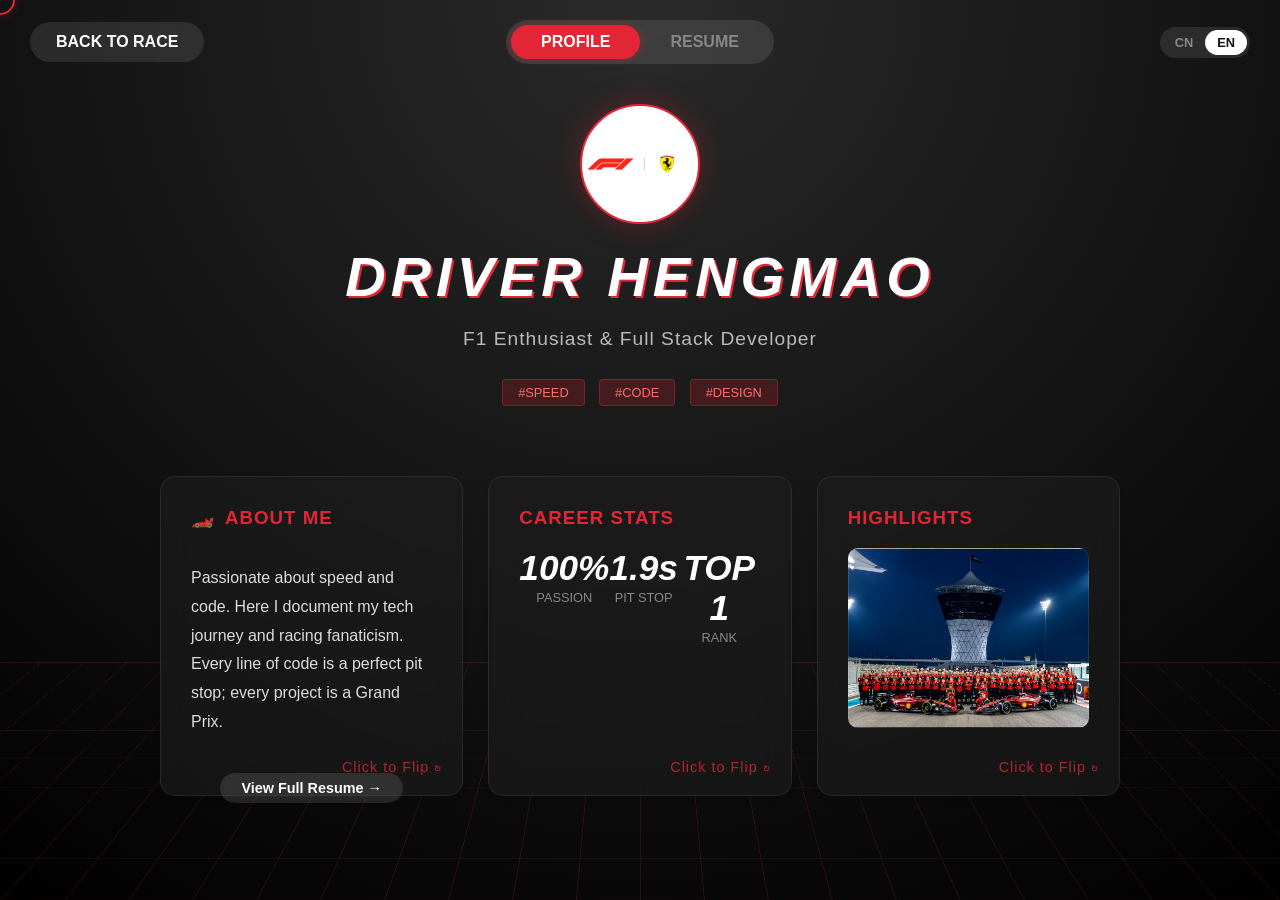
==== pages/personal.html @ 3e3b1624 "first commit" ====
<!DOCTYPE html>
<html lang="zh-CN">

<head>
    <meta charset="UTF-8">
    <meta name="viewport" content="width=device-width, initial-scale=1.0">
    <title>Pilot's Lounge</title>
    <link rel="stylesheet" href="../css/personal-style.css">
    <!-- 引入简历样式和图标库 -->
    <link rel="stylesheet" href="../css/resume-style.css">
    <link rel="stylesheet" href="https://cdnjs.cloudflare.com/ajax/libs/font-awesome/6.4.0/css/all.min.css">
</head>

<body>
    <!-- 动态背景层 -->
    <div class="background-anim"></div>

    <nav class="main-nav">
        <a href="../index.html" class="back-btn nav-left">BACK TO RACE</a>
        <div class="nav-tabs">
            <button class="nav-tab active" data-target="profile-section">PROFILE</button>
            <button class="nav-tab" data-target="resume-section">RESUME</button>
        </div>

        <!-- 语言切换按钮 (右侧绝对定位) -->
        <div class="lang-switch">
            <button class="lang-btn" data-lang="zh">CN</button>
            <button class="lang-btn active" data-lang="en">EN</button>
        </div>
    </nav>

    <!-- 个人主页部分 -->
    <div id="profile-section" class="page-section active container">
        <header class="profile-header">
            <div class="avatar-container">
                <!-- 使用现有logo作为头像占位 -->
                <img src="../images/logo.png" alt="Avatar" class="avatar">
            </div>
            <h1>DRIVER HENGMAO</h1>
            <p class="subtitle t-text" data-zh="F1 爱好者 & 全栈开发者" data-en="F1 Enthusiast & Full Stack Developer">F1 爱好者 &
                全栈开发者</p>
            <div class="tags">
                <span>#SPEED</span>
                <span>#CODE</span>
                <span>#DESIGN</span>
            </div>
        </header>

        <section class="grid-layout">
            <div class="card-scene about">
                <div class="card">
                    <div class="card-face card-front">
                        <h3><span class="icon">🏎️</span> <span class="t-text" data-zh="关于我"
                                data-en="About Me">关于我</span></h3>
                        <p class="t-text" data-zh="热爱速度与代码。在这里，我记录我的技术旅程和对赛车运动的狂热。每一行代码都是一次完美的进站，每一个项目都是一场大奖赛。"
                            data-en="Passionate about speed and code. Here I document my tech journey and racing fanaticism. Every line of code is a perfect pit stop; every project is a Grand Prix.">
                            热爱速度与代码。在这里，我记录我的技术旅程和对赛车运动的狂热。每一行代码都是一次完美的进站，每一个项目都是一场大奖赛。</p>
                        <div style="margin-top: 20px; text-align: center;">
                            <a href="#" class="back-btn switch-to-resume t-text" data-zh="查看详细简历 &rarr;"
                                data-en="View Full Resume &rarr;" style="padding: 6px 20px; font-size: 0.9rem;">查看详细简历
                                &rarr;</a>
                        </div>
                        <div class="hint-icon t-text" data-zh="点击翻转 ↻" data-en="Click to Flip ↻">点击翻转 ↻</div>
                    </div>
                    <div class="card-face card-back">
                        <h3><span class="t-text" data-zh="技术栈" data-en="Tech Stack">技术栈</span></h3>
                        <ul class="tech-list">
                            <li>JavaScript / ES6+</li>
                            <li>React & Vue.js</li>
                            <li>Node.js / Python</li>
                            <li>WebGL / Three.js</li>
                        </ul>
                        <div class="hint-icon t-text" data-zh="点击翻转 ↻" data-en="Click to Flip ↻">点击翻转 ↻</div>
                    </div>
                </div>
            </div>

            <div class="card-scene stats">
                <div class="card">
                    <div class="card-face card-front">
                        <h3><span class="t-text" data-zh="生涯数据" data-en="Career Stats">生涯数据</span></h3>
                        <div class="stat-row">
                            <div class="stat-item"><span class="num">100%</span><span class="label">Passion</span></div>
                            <div class="stat-item"><span class="num">1.9s</span><span class="label">Pit Stop</span>
                            </div>
                            <div class="stat-item"><span class="num">TOP 1</span><span class="label">Rank</span></div>
                        </div>
                        <div class="hint-icon t-text" data-zh="点击翻转 ↻" data-en="Click to Flip ↻">点击翻转 ↻</div>
                    </div>
                    <div class="card-face card-back">
                        <h3><span class="t-text" data-zh="详细统计" data-en="Detailed Stats">详细统计</span></h3>
                        <p class="t-text" data-zh="参赛场次: 58" data-en="Races: 58">参赛场次: 58</p>
                        <p class="t-text" data-zh="最快圈速: 1:21.046" data-en="Fastest Lap: 1:21.046">最快圈速: 1:21.046</p>
                        <p class="t-text" data-zh="杆位次数: 12" data-en="Pole Positions: 12">杆位次数: 12</p>
                        <p class="t-text" data-zh="所属车队: Scuderia Ferrari" data-en="Team: Scuderia Ferrari">所属车队:
                            Scuderia Ferrari</p>
                        <div class="hint-icon t-text" data-zh="点击翻转 ↻" data-en="Click to Flip ↻">点击翻转 ↻</div>
                    </div>
                </div>
            </div>

            <div class="card-scene gallery">
                <div class="card">
                    <div class="card-face card-front">
                        <h3><span class="t-text" data-zh="精彩瞬间" data-en="Highlights">精彩瞬间</span></h3>
                        <div class="img-box" style="background-image: url('../images/bg2.jpg')"></div>
                        <div class="hint-icon t-text" data-zh="点击翻转 ↻" data-en="Click to Flip ↻">点击翻转 ↻</div>
                    </div>
                    <div class="card-face card-back">
                        <h3><span class="t-text" data-zh="照片详情" data-en="Photo Details">照片详情</span></h3>
                        <p class="t-text" data-zh="F1 2023 赛季收官战" data-en="F1 2023 Season Finale">F1 2023 赛季收官战</p>
                        <p class="t-text" data-zh="阿布扎比大奖赛" data-en="Abu Dhabi Grand Prix">阿布扎比大奖赛</p>
                        <p class="t-text" data-zh="Yas Marina Circuit" data-en="Yas Marina Circuit">Yas Marina Circuit
                        </p>
                        <p class="t-text" data-zh="摄影: Driver Zhuanz" data-en="Photo by: Driver Zhuanz">摄影: Driver
                            Zhuanz</p>
                        <div class="hint-icon t-text" data-zh="点击翻转 ↻" data-en="Click to Flip ↻">点击翻转 ↻</div>
                    </div>
                </div>
            </div>
        </section>
    </div>

    <!-- 简历部分 (嵌入层) -->
    <div id="resume-section" class="page-section resume-wrapper">
        <div class="resume-container">

            <!-- 左侧侧边栏：个人信息、技能、荣誉 -->
            <aside class="sidebar">
                <div class="profile-header">
                    <div class="photo-wrapper">
                        <img src="../images/zhm_w.jpeg" alt="Photo">
                    </div>
                    <h1 class="name">张恒茂</h1>
                    <div class="status-badge">
                        <img src="../images/ph.png" class="ph-icon-white"> 预备党员
                    </div>
                </div>

                <div class="sidebar-section">
                    <h2 class="sidebar-title">联系方式</h2>
                    <ul class="contact-list">
                        <li><i class="fas fa-phone"></i> 18238221073</li>
                        <li><i class="fas fa-envelope"></i> <a
                                href="mailto:hengmao.zh@outlook.com">hengmao.zh@outlook.com</a></li>
                        <li><i class="fas fa-globe"></i> <a href="https://github.com/zhmvoid"
                                target="_blank">zhmvoid.github.io</a></li>
                        <li><i class="fas fa-map-marker-alt"></i> 南京市江宁区东南大学路2号</li>
                    </ul>
                </div>

                <div class="sidebar-section">
                    <h2 class="sidebar-title">荣誉奖项</h2>
                    <ul class="sidebar-list highlight-list">
                        <li>国家奖学金</li>
                        <li>东南大学三好学生</li>
                        <li>东南大学优秀共青团员</li>
                    </ul>
                </div>

                <div class="sidebar-section">
                    <h2 class="sidebar-title">技能特长</h2>
                    <div class="skill-tags">
                        <span class="tag">C++ / Python / Java</span>
                        <span class="tag">PyTorch</span>
                        <span class="tag">Qt</span>
                        <span class="tag">HTML/CSS/JS</span>
                        <span class="tag">Django</span>
                    </div>
                </div>

                <div class="sidebar-section">
                    <h2 class="sidebar-title">其他信息</h2>
                    <ul class="sidebar-list highlight-list">
                        <li><strong>英语水平：</strong>
                            <div style="margin-top: 5px;">CET-4 585 | CET-6 518
                        </li>
                        <li><strong>学生工作：</strong>
                            <div style="margin-top: 5px;">东南大学计软智学院融媒体中心主席团成员<div style="margin-top: 5px;">东南大学“四星志愿者”
                                </div>
                        </li>
                    </ul>
                </div>

            </aside>

            <!-- 右侧主内容：教育、项目、竞赛 -->
            <main class="main-content">
                <!-- 教育经历 -->
                <section class="main-section">
                    <h2 class="section-title"><i class="fas fa-graduation-cap"></i> 教育经历</h2>
                    <div class="card-item">
                        <div class="card-header">
                            <div class="card-title-group">
                                <h3>东南大学 <span class="badge">985/211/双一流</span></h3>
                            </div>
                            <span class="date">2023.08 -- 2027.06</span>
                        </div>
                        <div class="card-subtitle">计算机科学与技术 (本科)</div>
                        <div class="card-details">
                            <div class="detail-row">
                                <span class="detail-label"><strong>成&emsp;&emsp;绩：</strong></span>
                                <span>91.36/100 &nbsp;|&nbsp; GPA: 4.12/4.8</span>
                            </div>
                            <div class="detail-row">
                                <span class="detail-label"><strong>排&emsp;&emsp;名：</strong></span>
                                <span>7 / 145 (前5%)</span>
                            </div>
                            <div class="detail-row">
                                <span class="detail-label"><strong>主要课程：</strong></span>
                                <span>概率论与数理统计(100)、数据结构(98)、操作系统(92)、人工智能概论(92)、程序设计基础及语言I/II(90/91)、编译原理(91)、计算机组成原理(90)、算法设计与分析(90)、数据库原理(87,前3%)等。</span>
                            </div>
                        </div>
                    </div>
                </section>

                <!-- 项目经历 -->
                <section class="main-section">
                    <h2 class="section-title"><i class="fas fa-code-branch"></i> 项目经历</h2>

                    <div class="card-item">
                        <div class="card-header">
                            <h3>面向临床应用的抑郁症智能诊断研究 <span class="badge">负责人</span></h3>
                            <span class="date">2025.02 -- 2027.02</span>
                        </div>
                        <div class="card-subtitle">东南大学新一代人工智能技术与交叉应用教育部重点实验室开放课题</div>
                        <ul class="details-list">
                            <li>针对医学影像数据量少、多中心异质性导致的模型过拟合与泛化能力差的问题。</li>
                            <li>提出融合图内增强与Mixup跨图增强的双重数据增强策略，利用对比学习框架GraphCL进行自监督预训练。</li>
                            <li>目前已完成数据预处理、融合Mixup的对比学习框架的搭建及下游预测模型的搭建。</li>
                        </ul>
                    </div>

                    <div class="card-item">
                        <div class="card-header">
                            <h3>自适应优化驱动的电力系统超高维场景缩减算法 <span class="badge">核心成员</span></h3>
                            <span class="date">2024.06 -- 2025.04</span>
                        </div>
                        <div class="card-subtitle">大学生创新项目 (国家级)</div>
                        <ul class="details-list">
                            <li>针对高维电力系统场景缩减中的“维数灾难”问题，参与提出一种采样自适应优化算法框架。</li>
                            <li>个人负责设计分块组合搜索树算法，实现超高维场景的高效概率排序，成果应用于IEEE系统可靠性分析。</li>
                            <li>项目产出一篇论文和一项专利，论文入选2025东南大学第十四届大学生<b>学术报告会优秀论文</b>。</li>
                        </ul>
                    </div>

                    <div class="card-item">
                        <div class="card-header">
                            <h3>基于图像识别的多任务智能交通监控管理系统 <span class="badge">负责人</span></h3>
                            <span class="date">2025.08 -- 2026.09</span>
                        </div>
                        <div class="card-subtitle">大学生创新项目 (校级)</div>
                        <ul class="details-list">
                            <li>集成YOLO/OpenCV，采用PyQt5与MVCS架构，实现车辆检测、车牌识别及闯红灯等违规行为的智能识别。</li>
                            <li>个人负责团队任务分工、目标检测模型训练、前端界面设计、数据库构建及整体架构整合。</li>
                            <li>参加由北京软通动力举办的技能实训项目竞赛中荣获唯一的<b>一等奖</b>。</li>
                        </ul>
                    </div>
                </section>

                <!-- 竞赛获奖 -->
                <section class="main-section">
                    <h2 class="section-title"><i class="fas fa-trophy"></i> 竞赛获奖</h2>
                    <div class="timeline-list">
                        <div class="timeline-item">
                            <span class="time">2024.12</span>
                            <div class="content">第十六届全国大学生数学竞赛（非数学类） <span class="award-rank">一等奖</span></div>
                        </div>
                        <div class="timeline-item">
                            <span class="time">2024.06</span>
                            <div class="content">江苏省高等数学竞赛本科一级A <span class="award-rank">一等奖</span></div>
                        </div>
                        <div class="timeline-item">
                            <span class="time">2025.05</span>
                            <div class="content">蓝桥杯江苏赛区C/C++程序设计大学A组 <span class="award-rank">二等奖</span></div>
                        </div>
                        <div class="timeline-item">
                            <span class="time">2025.11</span>
                            <div class="content">第七届全球校园人工智能算法精英大賽（省级） <span class="award-rank">三等奖</span></div>
                        </div>
                        <div class="timeline-item">
                            <span class="time">2024.11</span>
                            <div class="content">高教社杯全国大学生数学建模竞赛（江苏赛区） <span class="award-rank">三等奖</span></div>
                        </div>
                    </div>
                </section>
            </main>
        </div>
    </div>

    <!-- 机械翻转音效，请确保文件存在 -->
    <audio id="flipSound" src="../sounds/flip.mp3" preload="auto"></audio>

    <script src="../js/personal.js"></script>
</body>

</html>
---- css/personal-style.css ----
:root {
    --ferrari-red: #e32636;
    --dark-bg: #121212;
    --glass-bg: rgba(30, 30, 30, 0.6);
    --text-color: #ffffff;
    --neon-glow: 0 0 10px rgba(227, 38, 54, 0.5);
}

* {
    box-sizing: border-box;
}

body {
    margin: 0;
    padding: 0;
    background-color: var(--dark-bg);
    color: var(--text-color);
    font-family: 'Helvetica Neue', Arial, sans-serif;
    overflow-x: hidden;
    min-height: 100vh;
    transition: background-color 0.5s ease, color 0.5s ease;
}

/* --- 炫酷的动态网格背景 --- */
.background-anim {
    position: fixed;
    top: 0;
    left: 0;
    width: 100%;
    height: 100%;
    background: radial-gradient(circle at 50% 0%, #2a2a2a 0%, #000000 100%);
    z-index: -1;
    perspective: 1000px;
    overflow: hidden;
    transition: opacity 0.5s ease;
}

/* 地面网格线 */
.background-anim::after {
    content: '';
    position: absolute;
    top: 20%;
    left: -50%;
    width: 200%;
    height: 200%;
    background-image: 
        linear-gradient(rgba(227, 38, 54, 0.2) 1px, transparent 1px),
        linear-gradient(90deg, rgba(227, 38, 54, 0.2) 1px, transparent 1px);
    background-size: 80px 80px;
    transform: rotateX(75deg);
    animation: grid-move 5s linear infinite;
}

@keyframes grid-move {
    0% { transform: rotateX(75deg) translateY(0); }
    100% { transform: rotateX(75deg) translateY(80px); }
}

/* --- 导航栏 --- */
.main-nav {
    padding: 20px 30px;
    position: relative;
    z-index: 10;
    display: flex;
    align-items: center;
    justify-content: center; /* 居中 Tabs */
}

/* 左侧返回按钮绝对定位，以免影响 Tabs 居中 */
.nav-left {
    position: absolute;
    left: 30px;
}

/* 中间切换 Tabs */
.nav-tabs {
    display: flex;
    background: rgba(255, 255, 255, 0.1);
    border-radius: 30px;
    padding: 5px;
    backdrop-filter: blur(5px);
}

.nav-tab {
    background: transparent;
    border: none;
    color: #888;
    padding: 8px 30px;
    border-radius: 25px;
    font-size: 1rem;
    font-weight: bold;
    cursor: pointer;
    transition: all 0.3s ease;
    font-family: inherit;
}

.nav-tab.active {
    background-color: var(--ferrari-red);
    color: white;
    box-shadow: 0 0 10px rgba(227, 38, 54, 0.4);
}

/* 语言切换器 (右侧绝对定位) */
.lang-switch {
    position: absolute;
    right: 30px;
    display: flex;
    background: rgba(255, 255, 255, 0.1);
    border-radius: 20px;
    padding: 3px;
    backdrop-filter: blur(5px);
}

.lang-btn {
    background: transparent;
    border: none;
    color: #888;
    padding: 5px 12px;
    border-radius: 15px;
    font-size: 0.8rem;
    font-weight: bold;
    cursor: pointer;
    transition: all 0.3s ease;
}

.lang-btn.active {
    background-color: var(--text-color);
    color: var(--dark-bg);
}

.back-btn {
    display: inline-flex;
    align-items: center;
    color: var(--text-color);
    text-decoration: none;
    font-size: 1rem;
    font-weight: bold;
    background: rgba(255, 255, 255, 0.1);
    padding: 10px 25px;
    border-radius: 30px;
    backdrop-filter: blur(5px);
    transition: all 0.3s ease;
    border: 1px solid transparent;
}

.back-btn:hover {
    background-color: var(--ferrari-red);
    box-shadow: var(--neon-glow);
    padding-left: 20px; /* 产生移动感 */
}

.back-btn .arrow {
    margin-right: 8px;
    font-size: 1.2rem;
}

/* --- 主容器 --- */
.container {
    max-width: 1000px;
    margin: 0 auto;
    padding: 20px;
    position: relative;
    z-index: 5;
}

/* --- 头部信息 --- */
.profile-header {
    text-align: center;
    margin-bottom: 60px;
    opacity: 0;
    animation: slideDown 1s cubic-bezier(0.2, 0.8, 0.2, 1) forwards;
}

.avatar-container {
    width: 120px;
    height: 120px;
    margin: 0 auto 20px;
    border-radius: 50%;
    background: #fff;
    padding: 5px;
    box-shadow: 0 0 30px rgba(227, 38, 54, 0.3);
    border: 2px solid var(--ferrari-red);
    overflow: hidden;
}

.avatar {
    width: 100%;
    height: 100%;
    object-fit: contain;
}

h1 {
    font-size: 3.5rem;
    margin: 10px 0;
    text-transform: uppercase;
    letter-spacing: 5px;
    font-style: italic;
    text-shadow: 2px 2px 0px var(--ferrari-red);
}

.subtitle {
    color: #bbb;
    font-size: 1.2rem;
    letter-spacing: 1px;
}

.tags span {
    display: inline-block;
    background: rgba(227, 38, 54, 0.2);
    color: #ff6b6b;
    padding: 5px 15px;
    border-radius: 4px;
    font-size: 0.8rem;
    margin: 10px 5px;
    border: 1px solid rgba(227, 38, 54, 0.4);
}

/* --- 卡片布局 --- */
.grid-layout {
    display: grid;
    grid-template-columns: repeat(auto-fit, minmax(300px, 1fr));
    gap: 25px;
}

/* --- 3D 翻转卡片样式 --- */
.card-scene {
    background: transparent;
    perspective: 1000px; /* 3D 视距 */
    height: 320px; /* 给定高度以便翻转 */
    opacity: 0;
    animation: slideUp 0.8s ease 0.5s forwards;
    cursor: pointer;
}

/* 实际进行翻转的容器 */
.card {
    position: relative;
    width: 100%;
    height: 100%;
    text-align: left;
    transition: transform 0.8s cubic-bezier(0.175, 0.885, 0.32, 1.275);
    transition: transform 0.8s cubic-bezier(0.175, 0.885, 0.32, 1.45); /* 增强弹性系数，回弹更猛烈 */
    transform-style: preserve-3d; /* 保留子元素的 3D 空间 */
    
    /* 重置旧样式 */
    background: none;
    backdrop-filter: none;
    -webkit-backdrop-filter: none;
    border: none;
    box-shadow: none;
    padding: 0;
    opacity: 1;
    animation: none;
}

.card.flipped {
    transform: rotateY(180deg);
}

.card-scene:hover .card {
    /* 鼠标悬停时稍微浮起，但不翻转，翻转由点击触发 */
    transform: translateY(-10px) rotateY(0deg); 
}
.card-scene:hover .card.flipped {
    transform: translateY(-10px) rotateY(180deg);
}

/* 卡片正反面通用样式 */
.card-face {
    position: absolute;
    width: 100%;
    height: 100%;
    -webkit-backface-visibility: hidden; /* 隐藏背面 */
    backface-visibility: hidden;
    border-radius: 15px;
    padding: 30px;
    background: var(--glass-bg);
    backdrop-filter: blur(15px);
    -webkit-backdrop-filter: blur(15px);
    border: 1px solid rgba(255, 255, 255, 0.08);
    box-shadow: 0 4px 6px rgba(0,0,0,0.1);
    display: flex;
    flex-direction: column;
}

.card-face h3 {
    color: var(--ferrari-red);
    margin-top: 0;
    text-transform: uppercase;
    letter-spacing: 1px;
    display: flex;
    align-items: center;
    gap: 10px;
}

.card-face p {
    line-height: 1.8;
    color: #ddd;
}

/* 正面样式 */
.card-front {
    z-index: 2;
    transform: rotateY(0deg);
}

/* 背面样式 */
.card-back {
    transform: rotateY(180deg);
    background: rgba(20, 20, 20, 0.95); /* 背面背景深一点，提高文字可读性 */
    border: 1px solid var(--ferrari-red); /* 背面加红色边框 */
}

/* 背面列表样式 */
.tech-list {
    list-style: none;
    padding: 0;
}
.tech-list li {
    padding: 10px 0;
    border-bottom: 1px solid rgba(255,255,255,0.1);
}

.hint-icon {
    position: absolute;
    bottom: 20px;
    right: 20px;
    font-size: 0.9rem;
    color: var(--ferrari-red);
    opacity: 0.8;
    letter-spacing: 1px;
}

/* 数据统计特定样式 */
.stat-row {
    display: flex;
    justify-content: space-between;
    text-align: center;
}

.stat-item .num {
    display: block;
    font-size: 2.2rem;
    font-weight: 800;
    color: #fff;
    font-style: italic;
}

.stat-item .label {
    font-size: 0.8rem;
    text-transform: uppercase;
    color: #888;
}

/* 图片盒子 */
.img-box {
    width: 100%;
    height: 180px;
    border-radius: 10px;
    background-size: cover;
    background-position: center;
    border: 1px solid rgba(255, 255, 255, 0.1);
    transition: filter 0.3s;
}

.img-box:hover {
    filter: brightness(1.2);
}

/* --- 动画关键帧 --- */
@keyframes slideDown {
    from { opacity: 0; transform: translateY(-50px); }
    to { opacity: 1; transform: translateY(0); }
}

@keyframes slideUp {
    from { opacity: 0; transform: translateY(50px); }
    to { opacity: 1; transform: translateY(0); }
}

/* 移动端适配 */
@media (max-width: 768px) {
    h1 { font-size: 2rem; }
    .grid-layout { grid-template-columns: 1fr; }
}

/* --- 全局鼠标跟随光标 --- */
.custom-cursor {
    position: fixed;
    top: 0;
    left: 0;
    width: 30px;
    height: 30px;
    border: 2px solid #e32636; /* 法拉利红 */
    border-radius: 50%;
    pointer-events: none; /* 确保不阻挡点击 */
    z-index: 9999;
    transform: translate(-50%, -50%);
    transition: width 0.3s ease, height 0.3s ease, background-color 0.3s ease;
    box-shadow: 0 0 10px rgba(227, 38, 54, 0.3);
}

.custom-cursor.active {
    width: 60px;
    height: 60px;
    background-color: rgba(227, 38, 54, 0.1);
    box-shadow: 0 0 20px rgba(227, 38, 54, 0.6);
}

/* --- 页面切换控制 --- */
.page-section {
    display: none; /* 默认隐藏所有部分 */
    animation: fadeIn 0.5s ease;
}

.page-section.active {
    display: block; /* 仅显示激活的部分 */
}

/* --- 简历容器样式 --- */
.resume-wrapper {
    width: 100%;
    /* 高度 = 视窗高度 - 导航栏高度 - 底部留白 */
    height: calc(100vh - 100px); 
    max-width: 1100px;
    margin: 0 auto;
    padding: 0 20px 20px;
}

.resume-wrapper iframe {
    width: 100%;
    height: 100%;
    border: none;
    border-radius: 12px;
    box-shadow: 0 10px 30px rgba(0,0,0,0.5);
    background: #fff;
}

@keyframes fadeIn {
    from { opacity: 0; }
    to { opacity: 1; }
}

/* --- 简历部分特定动画：从右侧滑入 --- */
#resume-section.active {
    /* 覆盖默认的 fadeIn，使用贝塞尔曲线让滑入更丝滑 */
    animation: slideInRight 0.6s cubic-bezier(0.22, 1, 0.36, 1);
}

@keyframes slideInRight {
    from { 
        opacity: 0; 
        transform: translateX(50px); /* 初始位置向右偏移 50px */
    }
    to { 
        opacity: 1; 
        transform: translateX(0); 
    }
}

/* --- 页面切换的特殊背景模式 (当位于简历 Tab 时) --- */
body.resume-mode-bg {
    background-color: #f0f2f5;
}

body.resume-mode-bg .background-anim {
    opacity: 0;
    pointer-events: none;
}

body.resume-mode-bg .nav-tabs,
body.resume-mode-bg .lang-switch,
body.resume-mode-bg .back-btn {
    background: rgba(0, 0, 0, 0.05);
    border-color: transparent;
}

body.resume-mode-bg .back-btn {
    color: #333;
}

body.resume-mode-bg .back-btn:hover {
    color: white;
}

body.resume-mode-bg .nav-tab,
body.resume-mode-bg .lang-btn {
    color: #666;
}

body.resume-mode-bg .nav-tab.active {
    color: white;
}

body.resume-mode-bg .lang-btn.active {
    background-color: #555;
    color: white;
}
---- css/resume-style.css ----
/* 全局重置与基础设置 */
:root {
    --primary-color: #3F6115;
    /* 松针绿 */
    --primary-light: #F2F7EF;
    /* 极淡的绿色背景，对应 LaTeX 中的 primary_color!05 */
    --secondary-color: #FFCC00;
    /* 金陵黄 */
    --text-main: #000;
    --font-main: "Times New Roman", "FangSong", "SimSun", serif;
    /* 英文衬线 + 中文宋体/仿宋作为兜底 */
    --font-bold: "PingFang SC", "Microsoft YaHei", "Heiti SC", sans-serif;
    /* 标题黑体 */
    --font-kaiti: "KaiTi", "STKaiti", "KaiTi_GB2312", serif;
    /* 楷体 */
}

/* 修改为作用于嵌入容器，而非全局 body */
#resume-section {
    /* 美化背景，使用更现代、柔和的浅灰色 */
    background-color: #f0f2f5;
    font-family: var(--font-main);
    color: #333;
    line-height: 1.4;
    padding: 20px;
    overflow-y: auto;
    /* 允许内部滚动 */
}

#resume-section.active {
    display: block;
    /* 改为 block 以确保滚动条能完整覆盖所有内容 */
}

/* ========== 核心布局 ========== */
.resume-container {
    display: grid;
    grid-template-columns: 280px 1fr;
    /* 左侧固定宽度，右侧自适应 */
    max-width: 1000px;
    margin: 0 auto;
    /* 使用 margin 实现水平居中 */
    width: 100%;
    background-color: white;
    box-shadow: 0 10px 30px rgba(0, 0, 0, 0.1);
    border-radius: 12px;
    overflow: hidden;
    /* 保证圆角裁切 */
    min-height: 90vh;
}

/* ========== 侧边栏样式 (左侧) ========== */
.sidebar {
    background-color: var(--primary-color);
    color: white;
    padding: 40px 25px;
    display: flex;
    flex-direction: column;
    gap: 30px;
}

.profile-header {
    text-align: center;
}

.sidebar .profile-header {
    margin-bottom: 0px;
    /* 减小与下方联系方式的距离 */
}

.photo-wrapper {
    width: 120px;
    height: 120px;
    border-radius: 50%;
    overflow: hidden;
    margin: 0 auto 15px;
    border: 4px solid rgba(255, 255, 255, 0.3);
}

.photo-wrapper img {
    width: 100%;
    height: 100%;
    object-fit: cover;
}

.name {
    font-family: var(--font-bold);
    font-size: 24px;
    margin-bottom: 8px;
    color: white;
    font-style: normal;
    text-shadow: none;
    letter-spacing: normal;
    /* 重置可能存在的全局字母间距 */
}

.status-badge {
    display: inline-flex;
    align-items: center;
    background: rgba(255, 255, 255, 0.15);
    padding: 4px 12px;
    border-radius: 20px;
    font-size: 14px;
}

.ph-icon-white {
    height: 1em;
    margin-right: 5px;
    filter: brightness(0) invert(1);
    /* 强制变白 */
}

.sidebar-section {
    border-top: 1px solid rgba(255, 255, 255, 0.1);
    padding-top: 20px;
}

.sidebar-title {
    font-family: var(--font-bold);
    font-size: 18px;
    margin-bottom: 15px;
    color: var(--secondary-color);
    text-transform: uppercase;
    letter-spacing: 1px;
}

/* 联系方式列表 */
.contact-list {
    list-style: none;
    padding-left: 0;
    margin: 0;
    font-size: 14px;
}

.contact-list li {
    margin-bottom: 12px;
    display: flex;
    align-items: flex-start;
}

.contact-list li i {
    width: 20px;
    margin-top: 3px;
    color: rgba(255, 255, 255, 0.7);
}

a {
    color: inherit;
    text-decoration: none;
    border-bottom: 1px dotted rgba(255, 255, 255, 0.5);
}

/* 技能标签 */
.skill-tags {
    display: flex;
    flex-wrap: wrap;
    gap: 8px;
}

.tag {
    background: rgba(255, 255, 255, 0.1);
    padding: 4px 10px;
    border-radius: 4px;
    font-size: 13px;
    transition: all 0.2s ease;
}

.tag:hover {
    background: rgba(255, 255, 255, 0.3);
    transform: scale(1.05);
}

.sidebar-list {
    list-style: none;
    padding-left: 0;
    margin: 0;
    font-size: 14px;
}

.sidebar-list li {
    margin-bottom: 10px;
}

.highlight-list li::before {
    content: "★";
    color: var(--secondary-color);
    margin-right: 6px;
}

/* ========== 主内容样式 (右侧) ========== */
.main-content {
    padding: 40px;
    background-color: white;
}

.main-section {
    margin-bottom: 35px;
}

.section-title {
    font-family: var(--font-bold);
    font-size: 22px;
    color: var(--primary-color);
    border-bottom: 2px solid var(--primary-light);
    padding-bottom: 8px;
    margin-bottom: 20px;
}

.section-title i {
    margin-right: 10px;
}

/* 卡片式内容项 */
.card-item {
    margin-bottom: 25px;
}

.card-header {
    display: flex;
    justify-content: space-between;
    align-items: center;
    margin-bottom: 5px;
}

.card-title-group {
    display: flex;
    align-items: center;
    gap: 10px;
}

.inline-logo {
    height: 32px;
    width: auto;
}

.card-header h3 {
    font-family: var(--font-bold);
    font-size: 18px;
    margin: 0;
}

.badge {
    background: var(--primary-light);
    color: var(--primary-color);
    font-size: 12px;
    padding: 2px 6px;
    border-radius: 4px;
    vertical-align: middle;
    margin-left: 5px;
    font-weight: normal;
}

.role-tag {
    font-size: 14px;
    color: #666;
    font-weight: normal;
}

.date {
    font-family: monospace;
    color: #888;
    font-size: 14px;
}

.card-subtitle {
    color: #555;
    font-family: var(--font-kaiti);
    font-size: 16px;
    margin-bottom: 8px;
}

.card-details {
    font-size: 15px;
    color: #444;
    line-height: 1.6;
}

.detail-row {
    display: flex;
    margin-bottom: 2px;
}

.detail-label {
    white-space: nowrap;
    width: 4em;
    /* 固定为4个汉字宽度 */
    text-align: justify;
    text-align-last: justify;
    /* 强制最后一行（也就是单行）两端对齐 */
    font-weight: bold;
    flex-shrink: 0;
    width: 5.5em;
    /* 统一占位宽度，对齐“主要课程：” */
}

.small-text {
    font-size: 14px;
    color: #666;
    margin-top: 5px;
}

.details-list {
    padding-left: 18px;
    font-size: 15px;
    color: #444;
}

.details-list li {
    margin-bottom: 5px;
}

/* 时间线样式 (竞赛) */
.timeline-list {
    display: flex;
    flex-direction: column;
    gap: 12px;
}

.timeline-item {
    display: flex;
    align-items: baseline;
}

.time {
    width: 80px;
    font-family: monospace;
    color: #888;
    flex-shrink: 0;
}

.award-rank {
    background: var(--secondary-color);
    color: #333;
    font-size: 12px;
    padding: 1px 6px;
    border-radius: 4px;
    margin-left: 8px;
    font-weight: bold;
}

/* ========== 移动端适配 ========== */
@media (max-width: 768px) {
    .resume-container {
        grid-template-columns: 1fr;
        height: auto;
        min-height: auto;
    }

    .sidebar {
        padding: 30px 20px;
        text-align: center;
    }

    .contact-list li {
        justify-content: center;
    }

    .skill-tags {
        justify-content: center;
    }

    .main-content {
        padding: 25px 20px;
    }

    .card-header {
        flex-direction: column;
        align-items: flex-start;
    }

    .date {
        margin-top: 4px;
        font-size: 13px;
    }
}

/* ========== 返回按钮样式 ========== */
.back-home-btn {
    position: fixed;
    top: 20px;
    right: 20px;
    background-color: var(--primary-color);
    color: white;
    padding: 10px 20px;
    border-radius: 25px;
    box-shadow: 0 4px 6px rgba(0, 0, 0, 0.1);
    z-index: 1000;
    font-weight: bold;
    display: flex;
    align-items: center;
    gap: 8px;
    transition: transform 0.2s, box-shadow 0.2s;
    border-bottom: none !important;
    /* 覆盖全局 a 标签的边框样式 */
}

.back-home-btn:hover {
    transform: translateY(-2px);
    box-shadow: 0 6px 12px rgba(0, 0, 0, 0.15);
    background-color: #2e4a0f;
    /* 悬停时加深颜色 */
}
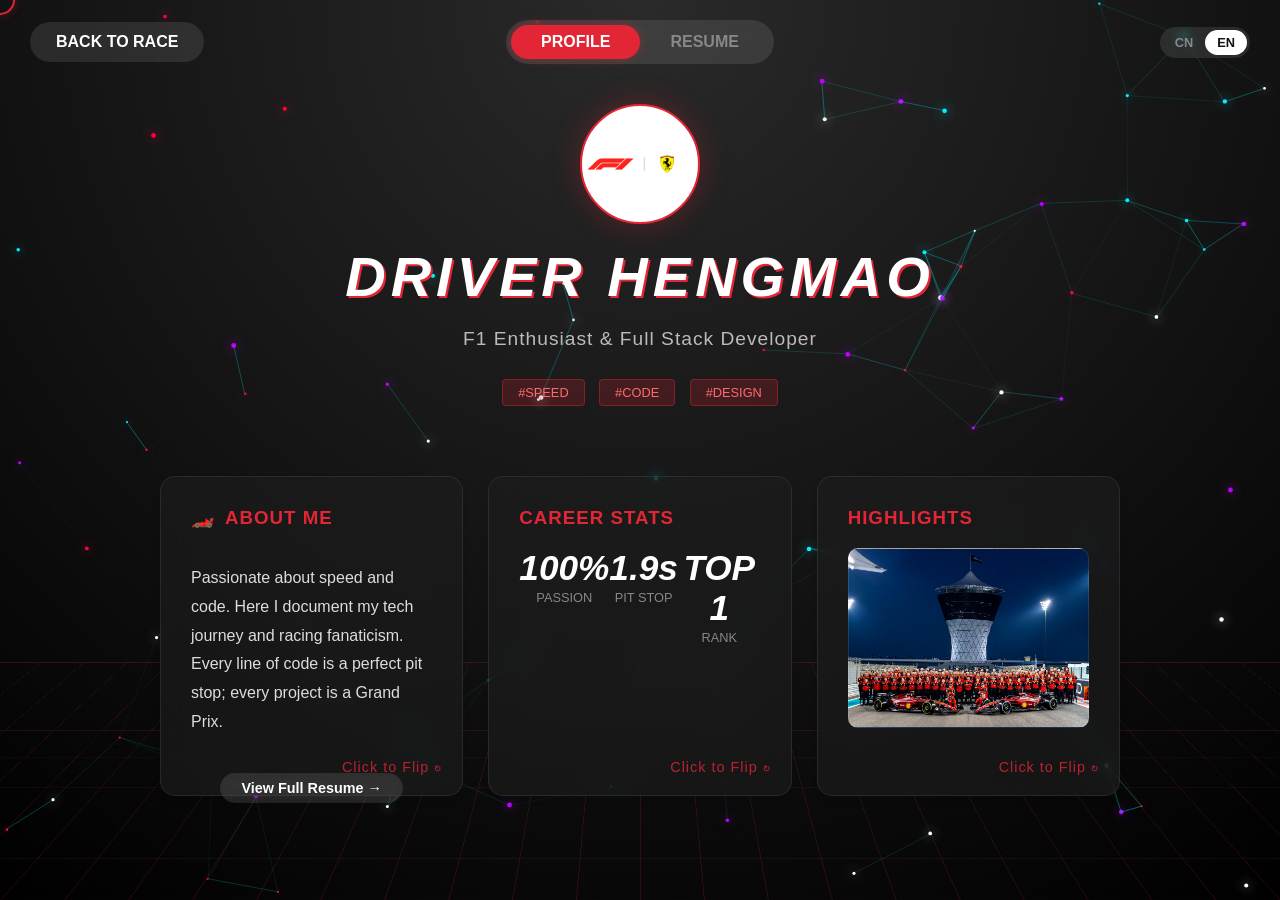
==== commit 1fd86e03: "change personal background" ====
--- a/pages/personal.html
+++ b/pages/personal.html
@@ -14,6 +14,7 @@
 <body>
     <!-- 动态背景层 -->
     <div class="background-anim"></div>
+    <canvas id="particle-canvas" class="particle-canvas"></canvas>
 
     <nav class="main-nav">
         <a href="../index.html" class="back-btn nav-left">BACK TO RACE</a>
@@ -292,6 +293,7 @@
     <audio id="flipSound" src="../sounds/flip.mp3" preload="auto"></audio>
 
     <script src="../js/personal.js"></script>
+    <script src="../js/particles.js"></script>
 </body>
 
 </html>
--- a/css/personal-style.css
+++ b/css/personal-style.css
@@ -495,4 +495,20 @@
 body.resume-mode-bg .lang-btn.active {
     background-color: #555;
     color: white;
+}
+
+/* --- 粒子网络背景样式 --- */
+.particle-canvas {
+    position: fixed;
+    top: 0;
+    left: 0;
+    width: 100vw;
+    height: 100vh;
+    z-index: -1;
+    pointer-events: none;
+    transition: opacity 0.5s ease;
+}
+
+body.resume-mode-bg .particle-canvas {
+    opacity: 0;
 }
